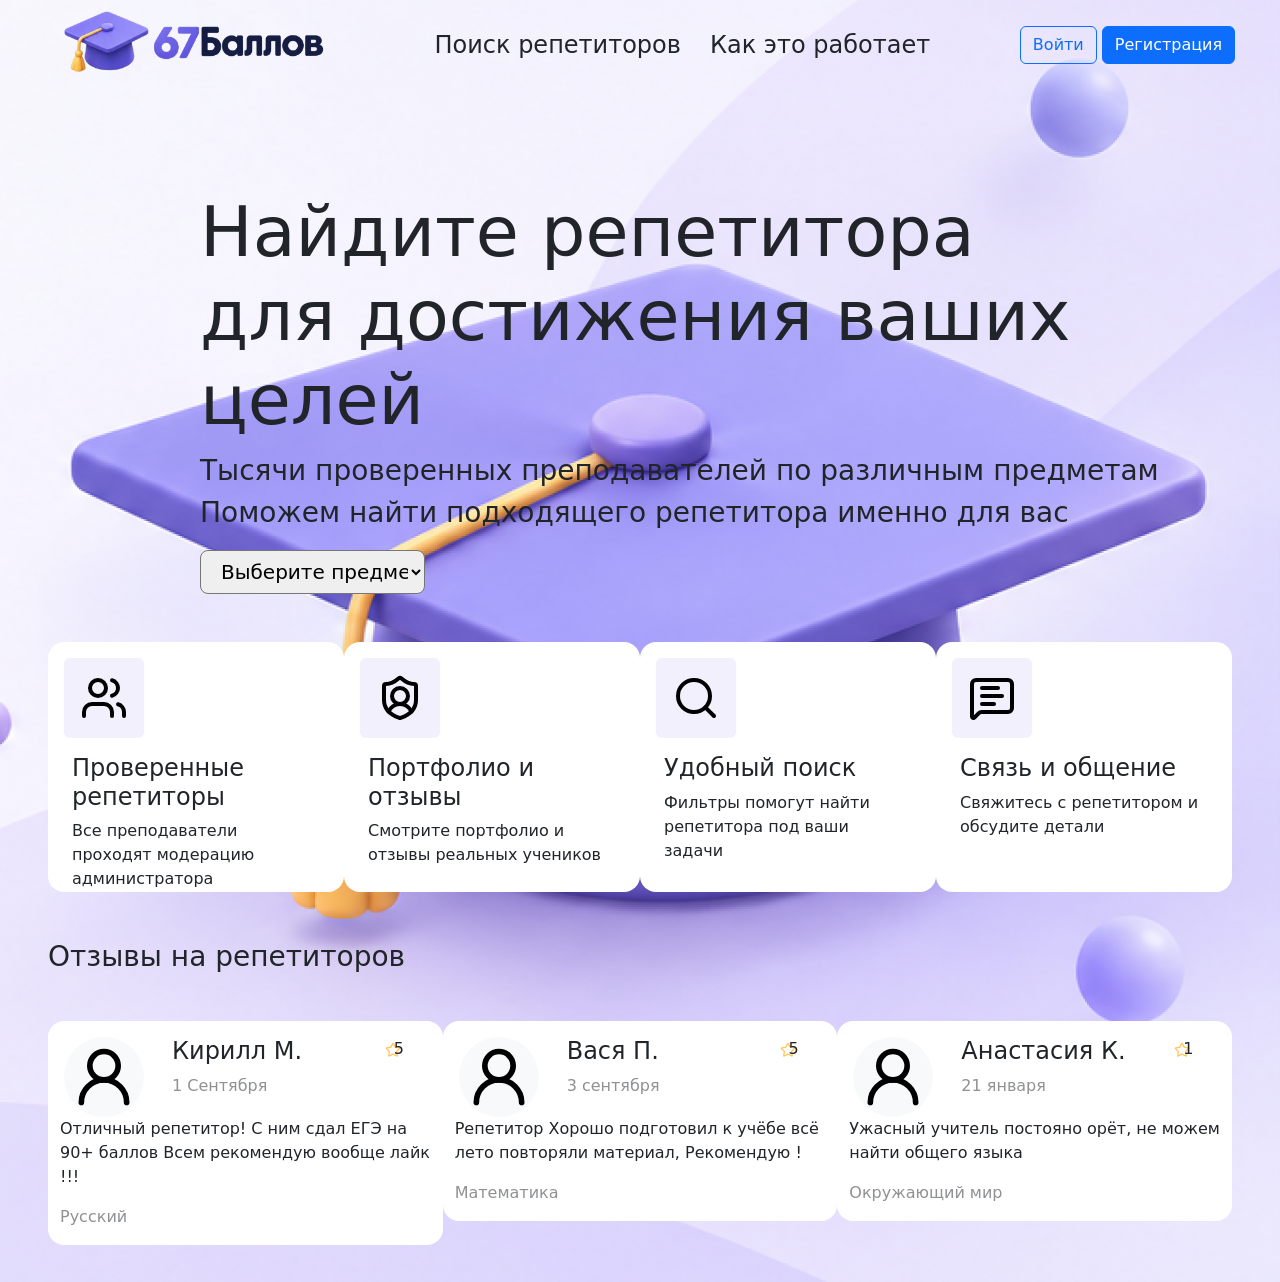
==== index.html @ c58e71e5 "add project" ====
<!doctype html>
<html lang="ru">
  <head>
    <meta charset="utf-8">
    <meta name="viewport" content="width=device-width, initial-scale=1">
    <title>Главная</title>

    <link href="https://cdn.jsdelivr.net/npm/bootstrap@5.3.8/dist/css/bootstrap.min.css" rel="stylesheet" integrity="sha384-sRIl4kxILFvY47J16cr9ZwB07vP4J8+LH7qKQnuqkuIAvNWLzeN8tE5YBujZqJLB" crossorigin="anonymous">
    <link rel="stylesheet" href="index.css">
</head>
  <body>
    <img src="images/bg.png" alt="" class="bg_img">
    <header class="header">
            <img src="images//logo.png" width="300px" alt="">
        <div>
            <a href="/search" class="fs-4 link-dark link-underline-opacity-0 me-4">Поиск репетиторов</a>
            <a href="/howItWork" class="fs-4 link-dark link-underline-opacity-0">Как это работает</a>
        </div>
        <div>
            <button class="btn btn-outline-primary">Войти</button>
            <button class="btn btn-primary">Регистрация</button>
        </div>
    </header>
    <main>
        <div class="logo_div">
            <h1 class="h1">Найдите репетитора<br>
                для достижения ваших целей</h1>
            <p class="fs-3">Тысячи проверенных преподавателей по различным предметам <br>
                Поможем найти подходящего репетитора именно для вас</p>
                <select class="form-select-lg select" id="floatingSelect">
                    <option value="start">Выберите предмет</option>
                    <option value="math">Математика</option>
                    <option value="russian">Русский язык</option>
                </select>
        </div>
        <div class="mt-5 d-flex justify-content-around mx-5">
            <section class="block bg-white rounded-4 ">
                <div class="size_icons rounded-2 m-3 accent_blind">
                    <img src="images/users.svg" class="m-3" alt="">
                </div>
                <div class="mx-4">
                    <h2 class="fs-4 ">Проверенные репетиторы</h2>
                    <p class="fs-6">Все преподаватели проходят модерацию администратора</p>
                </div>
                
                
            </section>
            <section class="block bg-white rounded-4 ">
                <div class="size_icons rounded-2 m-3 accent_blind">
                    <img src="images/shield-user.svg" class="m-3" alt="">
                </div>
                <div class="mx-4">
                    <h2 class="fs-4 ">Портфолио и отзывы</h2>
                    <p class="fs-6">Смотрите портфолио и отзывы реальных учеников</p>
                </div>
                
                
            </section>
            <section class="block bg-white rounded-4 ">
                <div class="size_icons rounded-2 m-3 accent_blind">
                    <img src="images/search.svg" class="m-3" alt="">
                </div>
                <div class="mx-4">
                    <h2 class="fs-4 ">Удобный поиск</h2>
                    <p class="fs-6">Фильтры помогут найти репетитора под ваши задачи</p>
                </div>
                
                
            </section>
            <section class="block bg-white rounded-4 ">
                <div class="size_icons rounded-2 m-3 accent_blind">
                    <img src="images/message-square-text.svg" class="m-3" alt="">
                </div>
                <div class="mx-4">
                    <h2 class="fs-4 ">Связь и общение</h2>
                    <p class="fs-6">Свяжитесь с репетитором и обсудите детали</p>
                </div>
            </section>
        </div>
        <h3 class="mt-5 ms-5">Отзывы на репетиторов</h3>
        <div class="mt-5 d-flex justify-content-around mx-5">
            <section class="container block2 bg-white rounded-4 ">
                <div class="row mt-3">
                    <div class="col-1 circle mx-3 rounded-circle bg-light">
                        <img src="images/user-round.svg" alt="">
                    </div>
                    <div class="col d-flex flex-column ">
                        <h4>Кирилл М.</h4>
                        <p class="opacity-50">1 Сентября</p>
                    </div>
                    <div class="col-1 p-0 justify-content-end ps-4">
                        <img src="images/star.svg" alt="">
                    </div>
                    <div class="col-1 me-3 p-0">
                        <p>5</p>
                    </div>
                </div>
                <div class="row">
                    <p>Отличный репетитор! С ним сдал ЕГЭ на 90+ баллов Всем рекомендую вообще лайк !!!</p>
                </div>
                <div class="row opacity-50">
                    <p>Русский</p>
                </div>
            </section>
                        <section class="container block2 bg-white rounded-4 ">
                <div class="row mt-3">
                    <div class="col-1 circle mx-3 rounded-circle bg-light">
                        <img src="images/user-round.svg" alt="">
                    </div>
                    <div class="col d-flex flex-column ">
                        <h4>Вася П.</h4>
                        <p class="opacity-50">3 сентября</p>
                    </div>
                    <div class="col-1 p-0 justify-content-end ps-4">
                        <img src="images/star.svg" alt="">
                    </div>
                    <div class="col-1 me-3 p-0">
                        <p>5</p>
                    </div>
                </div>
                                <div class="row">
                    <p>Репетитор Хорошо подготовил к учёбе всё лето повторяли материал, Рекомендую !</p>
                </div>
                <div class="row opacity-50">
                    <p>Математика</p>
                </div>
            </section>
                        <section class="container block2 bg-white rounded-4 ">
                <div class="row mt-3">
                    <div class="col-1 circle mx-3 rounded-circle bg-light">
                        <img src="images/user-round.svg" alt="">
                    </div>
                    <div class="col d-flex flex-column ">
                        <h4>Анастасия К.</h4>
                        <p class="opacity-50">21 января</p>
                    </div>
                    <div class="col-1 p-0 justify-content-end ps-4">
                        <img src="images/star.svg" alt="">
                    </div>
                    <div class="col-1 me-3 p-0">
                        <p>1</p>
                    </div>
                </div>
                                <div class="row">
                    <p>Ужасный учитель постояно орёт, не можем найти общего языка </p>
                </div>
                <div class="row opacity-50">
                    <p>Окружающий мир</p>
                </div>
            </section>

            
        </div>
    </main>
    <script src="https://cdn.jsdelivr.net/npm/bootstrap@5.3.8/dist/js/bootstrap.bundle.min.js" integrity="sha384-FKyoEForCGlyvwx9Hj09JcYn3nv7wiPVlz7YYwJrWVcXK/BmnVDxM+D2scQbITxI" crossorigin="anonymous"></script>
  </body>
</html>
---- index.css ----
.header{
    display: flex;
    align-items: center;
    justify-content:space-around;
}
.h1{
    font-size: 70px
}
.logo_div{
    margin: 100px 0 0 200px;
}
.select{
    width: 225px;
}
.bg_img{
    display: flex;
    position:absolute;
    right: 0;
    z-index: -1;
}
.circle{
    display: flex;
    align-items: center;
    justify-content: center;
    width: 80px;
    height: 80px;
}
.block{
    width: 400px;
    height: 250px;
}
.block2{
    width: 550px;
    height: fit-content;
}
.size_icons{
    width: 80px;
    height: 80px;
}

.accent{
    background-color: #674DC3;
}
.accent_blind{
    background-color: #F2F0FC;
}
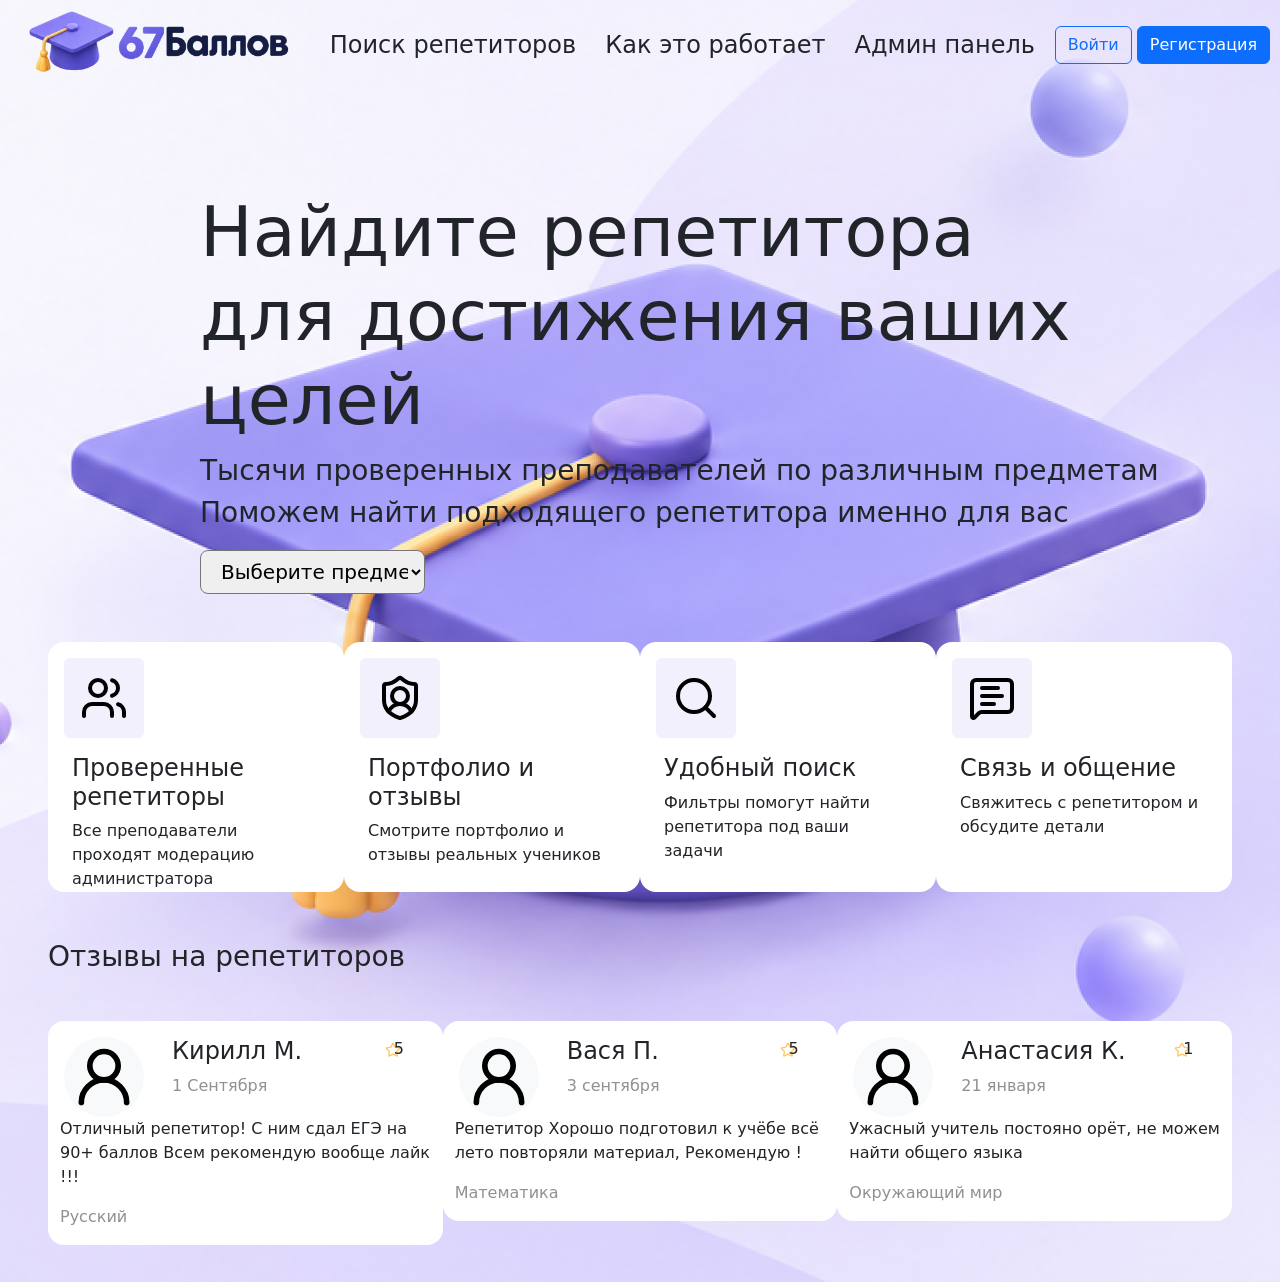
==== commit 3ff4b509: "add favicon 67" ====
--- a/index.html
+++ b/index.html
@@ -7,6 +7,7 @@
 
     <link href="https://cdn.jsdelivr.net/npm/bootstrap@5.3.8/dist/css/bootstrap.min.css" rel="stylesheet" integrity="sha384-sRIl4kxILFvY47J16cr9ZwB07vP4J8+LH7qKQnuqkuIAvNWLzeN8tE5YBujZqJLB" crossorigin="anonymous">
     <link rel="stylesheet" href="index.css">
+    <link rel="icon" type="image/x-icon" href="images/favicon.ico">
 </head>
   <body>
     <img src="images/bg.png" alt="" class="bg_img">
@@ -14,10 +15,11 @@
             <img src="images//logo.png" width="300px" alt="">
         <div>
             <a href="/search" class="fs-4 link-dark link-underline-opacity-0 me-4">Поиск репетиторов</a>
-            <a href="/howItWork" class="fs-4 link-dark link-underline-opacity-0">Как это работает</a>
+            <a href="/howItWork" class="fs-4 link-dark link-underline-opacity-0 me-4">Как это работает</a>
+            <a href="adminPanel.html" class="fs-4 link-dark link-underline-opacity-0">Админ панель</a>
         </div>
         <div>
-            <button class="btn btn-outline-primary">Войти</button>
+            <a href="login.html"><button class="btn btn-outline-primary">Войти</button></a>
             <button class="btn btn-primary">Регистрация</button>
         </div>
     </header>
